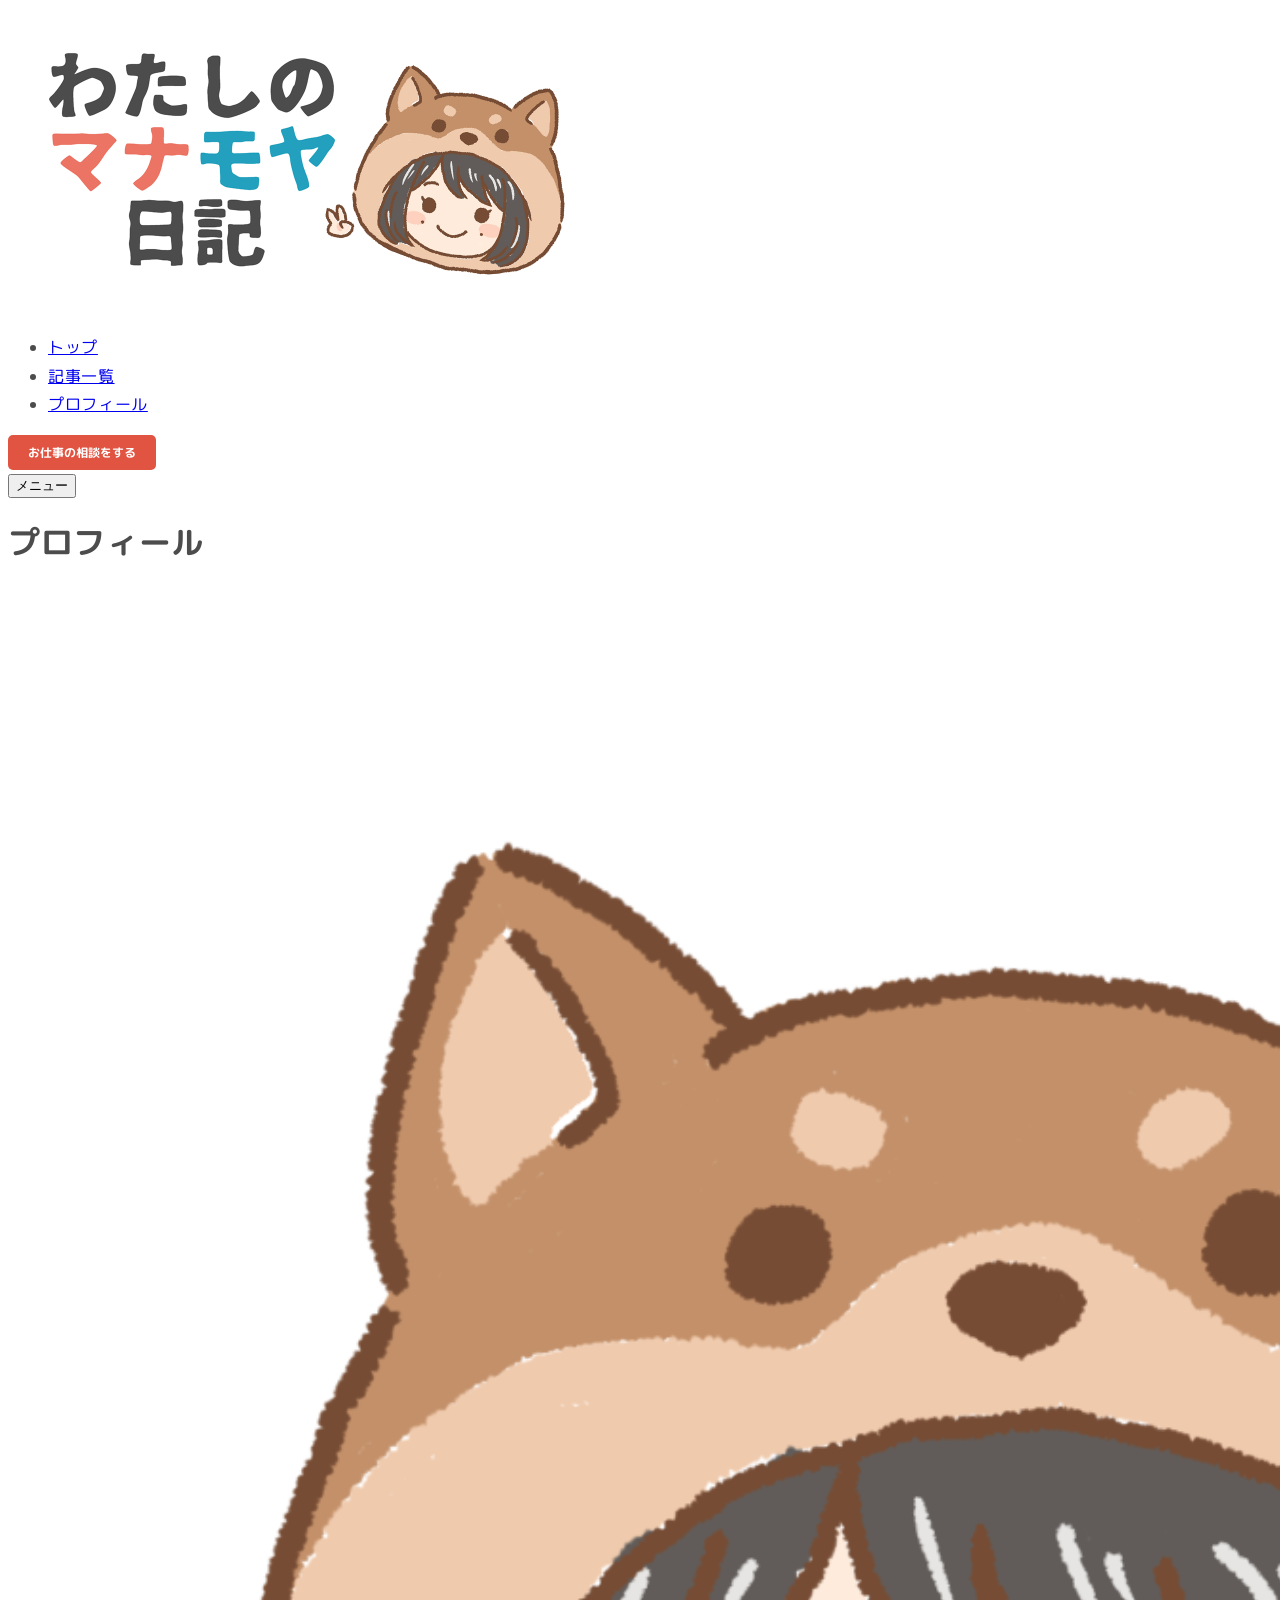
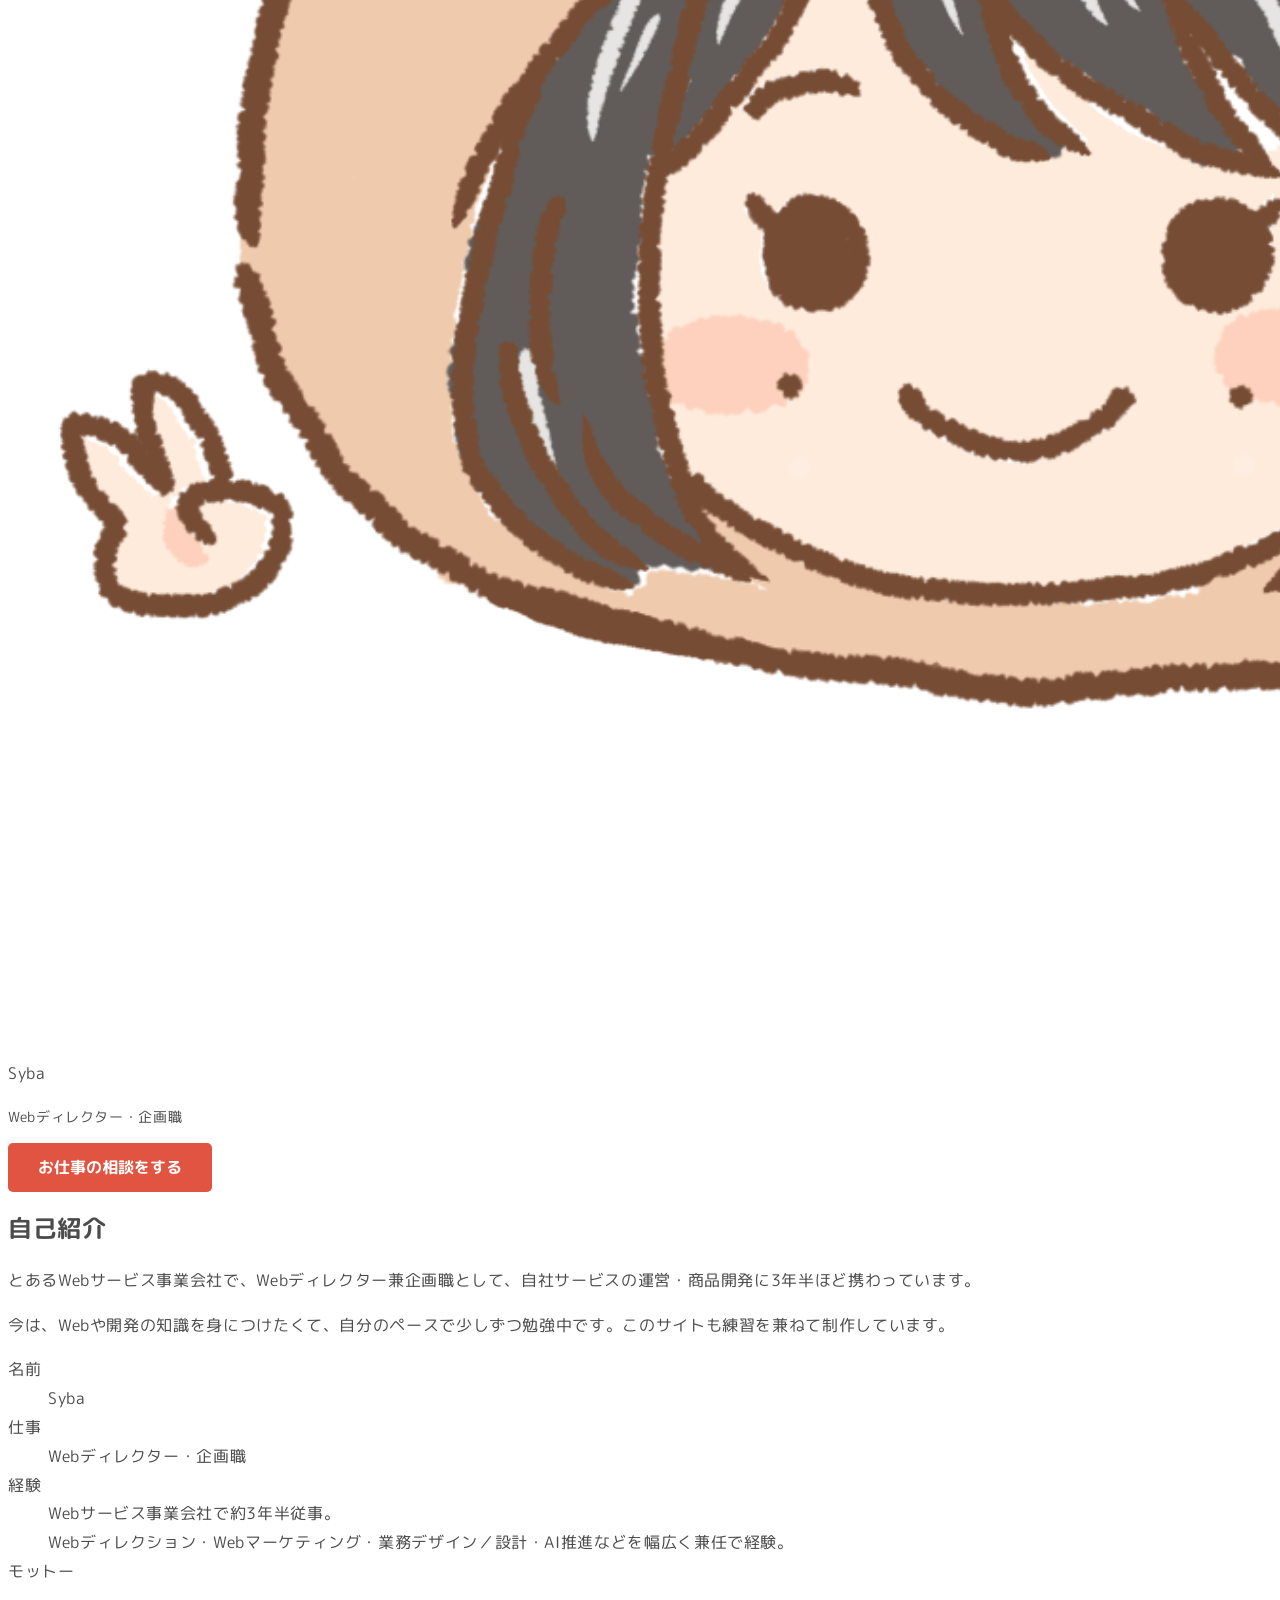
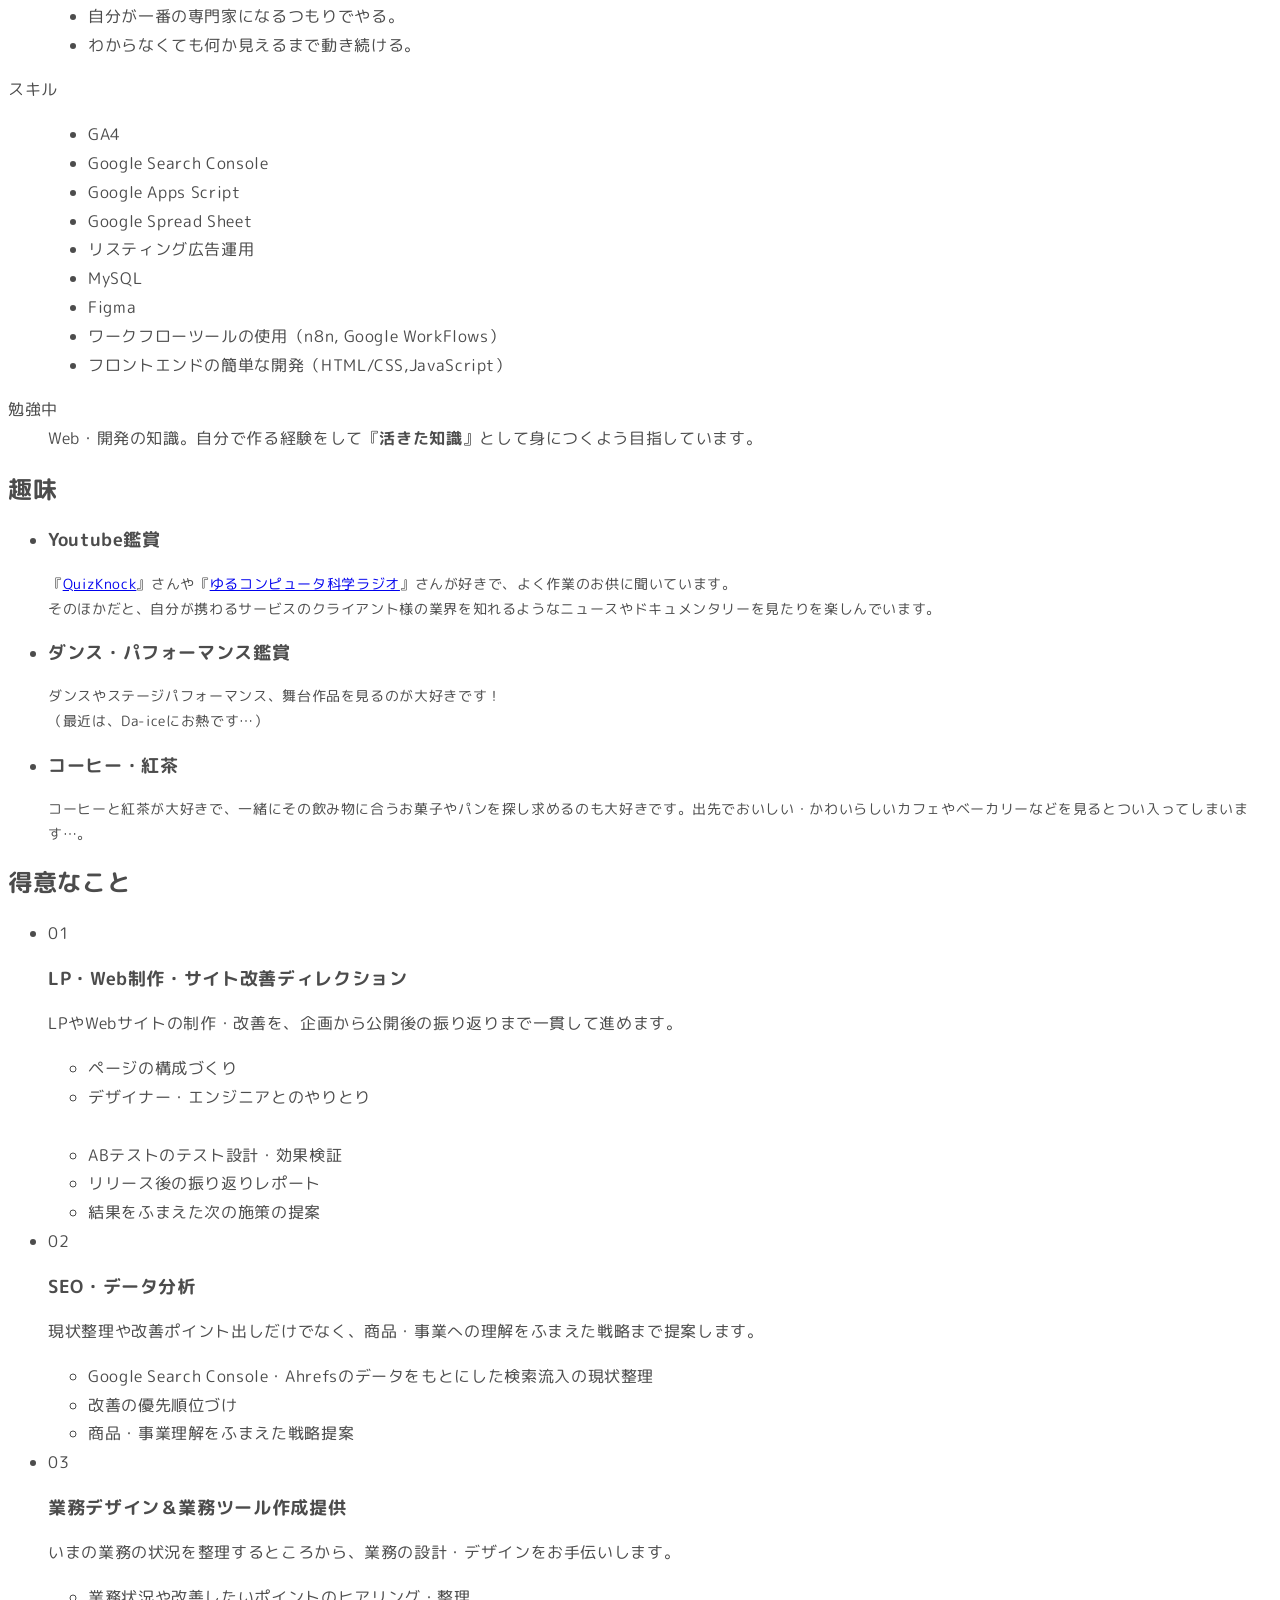
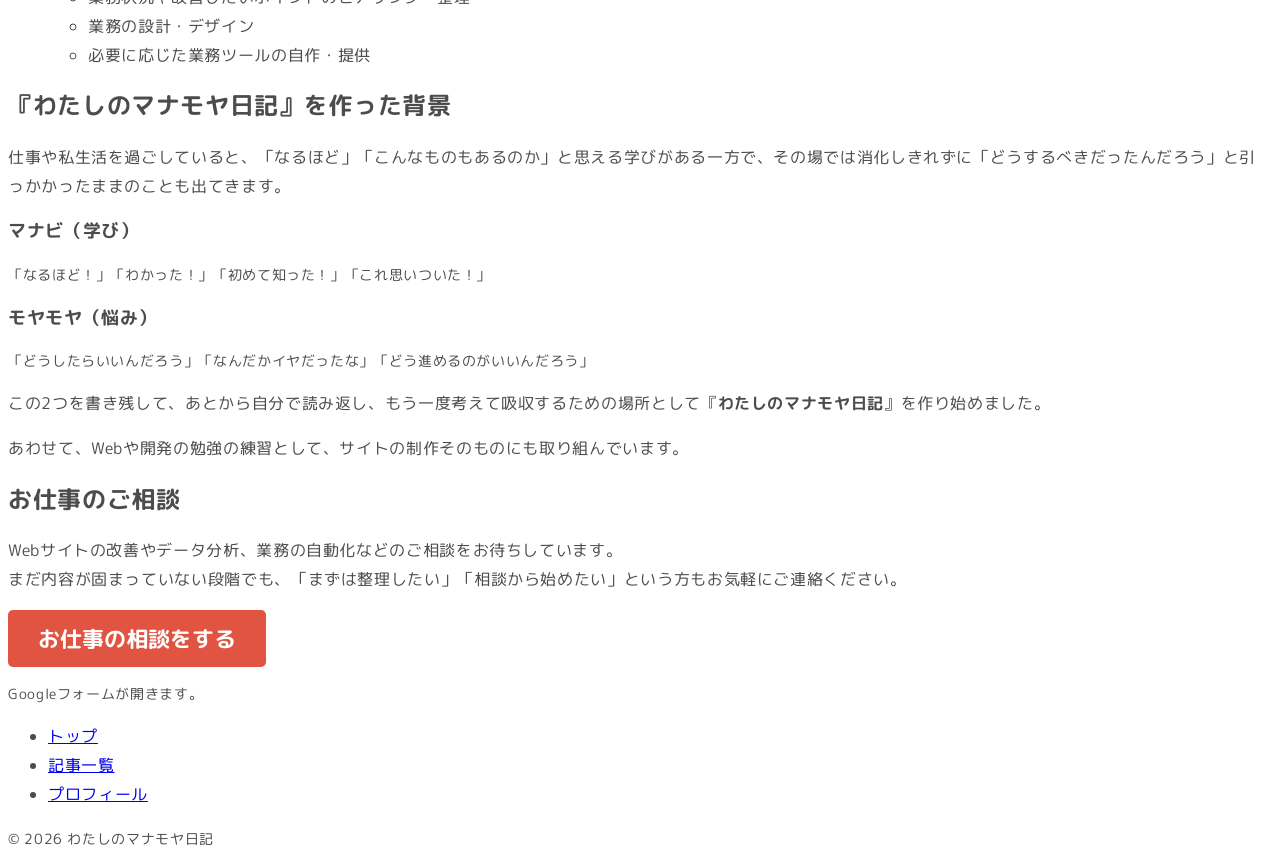
==== profile/index.html @ bad2176b "Create index.html" ====
<!DOCTYPE html>
<html lang="ja">
<head>
  <meta charset="UTF-8">
  <meta name="viewport" content="width=device-width, initial-scale=1">
  <title>プロフィール｜わたしのマナモヤ日記</title>
  <meta name="description" content="『わたしのマナモヤ日記』を書いているSybaのプロフィールです。得意なことや、このサイトを作った背景を紹介しています。">
  <link rel="icon" href="../img/logo/ロゴ1_1.png">
  <link rel="preconnect" href="https://fonts.googleapis.com">
  <link rel="preconnect" href="https://fonts.gstatic.com" crossorigin>
  <link href="https://fonts.googleapis.com/css2?family=M+PLUS+Rounded+1c:wght@400;700&display=swap" rel="stylesheet">
  <link rel="stylesheet" href="../css/tokens.css">
  <link rel="stylesheet" href="style.css">
</head>
<body>

  <!-- ヘッダー -->
  <header class="header">
    <div class="header__inner">
      <a class="header__logo" href="../top/index.html">
        <img src="../img/logo/ロゴ2_1.png" alt="わたしのマナモヤ日記" width="600" height="300">
      </a>

      <!-- PC用ナビ -->
      <nav class="pc-nav pc-only" aria-label="メインメニュー">
        <ul>
          <li><a href="../top/index.html">トップ</a></li>
          <li><a href="../articles/index.html">記事一覧</a></li>
          <li><a href="index.html" aria-current="page">プロフィール</a></li>
        </ul>
        <a class="btn btn--primary btn--s" href="#" data-contact>お仕事の相談をする</a>
      </nav>

      <!-- SP用メニューボタン -->
      <button class="menu-btn sp-only" type="button" aria-expanded="false" aria-controls="sp-nav">
        <span class="menu-btn__line"></span>
        <span class="menu-btn__line"></span>
        <span class="menu-btn__line"></span>
        <span class="visually-hidden">メニュー</span>
      </button>
    </div>

    <!-- SP用ナビ -->
    <nav class="sp-nav sp-only" id="sp-nav" aria-label="メインメニュー" hidden>
      <ul>
        <li><a href="../top/index.html">トップ</a></li>
        <li><a href="../articles/index.html">記事一覧</a></li>
        <li><a href="index.html" aria-current="page">プロフィール</a></li>
      </ul>
    </nav>
  </header>

  <main>

    <!-- ページタイトル -->
    <div class="page-head">
      <h1>プロフィール</h1>
    </div>

    <div class="profile">

      <!-- 人物カード（PCでは左に固定） -->
      <aside class="profile-card">
        <img class="profile-card__icon" src="../img/logo/キャラアイコン.png" alt="Sybaのアイコン" width="2048" height="2048">
        <p class="profile-card__name">Syba</p>
        <p class="profile-card__role text-small">Webディレクター・企画職</p>
        <a class="btn btn--primary btn--m" href="#" data-contact>お仕事の相談をする</a>
      </aside>

      <div class="profile__main">

        <!-- 自己紹介 -->
        <section class="profile-section">
          <h2 class="profile-section__title">自己紹介</h2>
          <p>とあるWebサービス事業会社で、Webディレクター兼企画職として、自社サービスの運営・商品開発に3年半ほど携わっています。</p>
          <p>今は、Webや開発の知識を身につけたくて、自分のペースで少しずつ勉強中です。このサイトも練習を兼ねて制作しています。</p>
          <dl class="info">
            <div class="info__row">
              <dt>名前</dt>
              <dd>Syba</dd>
            </div>
            <div class="info__row">
              <dt>仕事</dt>
              <dd>Webディレクター・企画職</dd>
            </div>
            <div class="info__row">
              <dt>経験</dt>
              <dd>Webサービス事業会社で約3年半従事。<br>Webディレクション・Webマーケティング・業務デザイン／設計・AI推進などを幅広く兼任で経験。
              </dd>
            </div>
            <div class="info__row">
              <dt>モットー</dt>
              <dd>
                <ul class="check-list info__list">
                  <li>自分が一番の専門家になるつもりでやる。</li>
                  <li>わからなくても何か見えるまで動き続ける。</li>
                </ul>
              </dd>
            </div>
            <div class="info__row">
              <dt>スキル</dt>
              <dd>
                <ul class="check-list info__list">
                  <li>GA4</li>
                  <li>Google Search Console</li>
                  <li>Google Apps Script</li>
                  <li>Google Spread Sheet</li>
                  <li>リスティング広告運用</li>
                  <li>MySQL</li>
                  <li>Figma</li>
                  <li>ワークフローツールの使用（n8n, Google WorkFlows）</li>
                  <li>フロントエンドの簡単な開発（HTML/CSS,JavaScript）</li>
                </ul>
              </dd>
            </div>
            <div class="info__row">
              <dt>勉強中</dt>
              <dd>Web・開発の知識。自分で作る経験をして『<b>活きた知識</b>』として身につくよう目指しています。</dd>
            </div>
          </dl>
        </section>

        <!-- 趣味（仮テキスト。本人が差し替える） -->
        <section class="profile-section">
          <h2 class="profile-section__title">趣味</h2>
          <ul class="hobbies">
            <li class="hobby">
              <h3>Youtube鑑賞</h3>
              <p class="text-small">『<a href="https://www.youtube.com/c/quizknock" target="_blank">QuizKnock</a>』さんや『<a href="https://www.youtube.com/@yurucom" target="_blank">ゆるコンピュータ科学ラジオ</a>』さんが好きで、よく作業のお供に聞いています。<br>そのほかだと、自分が携わるサービスのクライアント様の業界を知れるようなニュースやドキュメンタリーを見たりを楽しんでいます。</p>
            </li>
            <li class="hobby">
              <h3>ダンス・パフォーマンス鑑賞</h3>
              <p class="text-small">ダンスやステージパフォーマンス、舞台作品を見るのが大好きです！<br>（最近は、Da-iceにお熱です…）</p>
            </li>
            <li class="hobby">
              <h3>コーヒー・紅茶</h3>
              <p class="text-small">コーヒーと紅茶が大好きで、一緒にその飲み物に合うお菓子やパンを探し求めるのも大好きです。出先でおいしい・かわいらしいカフェやベーカリーなどを見るとつい入ってしまいます…。</p>
            </li>
          </ul>
        </section>

        <!-- 得意なこと -->
        <section class="profile-section">
          <h2 class="profile-section__title">得意なこと</h2>
          <ul class="strengths">
            <li class="skill">
              <span class="skill__num" aria-hidden="true">01</span>
              <h3>LP・Web制作・サイト改善ディレクション</h3>
              <p>LPやWebサイトの制作・改善を、企画から公開後の振り返りまで一貫して進めます。</p>
              <ul class="check-list">
                <li>ページの構成づくり</li>
                <li>デザイナー・エンジニアとのやりとり</li>
              　<li>ABテストのテスト設計・効果検証</li>
                <li>リリース後の振り返りレポート</li>
                <li>結果をふまえた次の施策の提案</li>
              </ul>
            </li>
            <li class="skill">
              <span class="skill__num" aria-hidden="true">02</span>
              <h3>SEO・データ分析</h3>
              <p>現状整理や改善ポイント出しだけでなく、商品・事業への理解をふまえた戦略まで提案します。</p>
              <ul class="check-list">
                <li>Google Search Console・Ahrefsのデータをもとにした検索流入の現状整理</li>
                <li>改善の優先順位づけ</li>
                <li>商品・事業理解をふまえた戦略提案</li>
              </ul>
            </li>
            <li class="skill">
              <span class="skill__num" aria-hidden="true">03</span>
              <h3>業務デザイン＆業務ツール作成提供</h3>
              <p>いまの業務の状況を整理するところから、業務の設計・デザインをお手伝いします。</p>
              <ul class="check-list">
                <li>業務状況や改善したいポイントのヒアリング・整理</li>
                <li>業務の設計・デザイン</li>
                <li>必要に応じた業務ツールの自作・提供</li>
              </ul>
            </li>
          </ul>
        </section>

        <!-- 作った背景 -->
        <section class="profile-section">
          <h2 class="profile-section__title">『わたしのマナモヤ日記』を作った背景</h2>
          <p>仕事や私生活を過ごしていると、「なるほど」「こんなものもあるのか」と思える学びがある一方で、その場では消化しきれずに「どうするべきだったんだろう」と引っかかったままのことも出てきます。</p>
          <div class="manamoya">
            <div class="manamoya__item manamoya__item--manabi">
              <h3>マナビ（学び）</h3>
              <p class="text-small">「なるほど！」「わかった！」「初めて知った！」「これ思いついた！」</p>
            </div>
            <div class="manamoya__item manamoya__item--moyamoya">
              <h3>モヤモヤ（悩み）</h3>
              <p class="text-small">「どうしたらいいんだろう」「なんだかイヤだったな」「どう進めるのがいいんだろう」</p>
            </div>
          </div>
          <p>この2つを書き残して、あとから自分で読み返し、もう一度考えて吸収するための場所として『<b>わたしのマナモヤ日記</b>』を作り始めました。</p>
          <p>あわせて、Webや開発の勉強の練習として、サイトの制作そのものにも取り組んでいます。</p>
        </section>

      </div>
    </div>

    <!-- 問い合わせ -->
    <section class="section section--beige">
      <div class="container contact">
        <h2 class="section__title">お仕事のご相談</h2>
        <p>Webサイトの改善やデータ分析、業務の自動化などのご相談をお待ちしています。<br class="pc-only">まだ内容が固まっていない段階でも、「まずは整理したい」「相談から始めたい」という方もお気軽にご連絡ください。</p>
        <a class="btn btn--primary btn--l" href="#" data-contact>お仕事の相談をする</a>
        <p class="text-small">Googleフォームが開きます。</p>
      </div>
    </section>

  </main>

  <!-- フッター -->
  <footer class="footer">
    <ul class="footer__nav">
      <li><a href="../top/index.html">トップ</a></li>
      <li><a href="../articles/index.html">記事一覧</a></li>
      <li><a href="index.html">プロフィール</a></li>
    </ul>
    <small>&copy; 2026 わたしのマナモヤ日記</small>
  </footer>

  <script src="articles.js"></script>
  <script src="main.js"></script>
</body>
</html>
---- css/tokens.css ----
:root {
  /* Main Color */
  --color-red-weak: #FFEAE7;
  --color-red-normal: #FFBEB5;
  --color-red-strong: #EC7464;
  --color-yellow-weak: #FFFDEE;
  --color-yellow-normal: #FFF8C2;
  --color-yellow-strong: #FFE942;

  /* Accent Color */
  --color-green-weak: #E7FDFF;
  --color-green-normal2: #BBEEF4;
  --color-green-normal1: #22A0BD;

  /* Sub Color */
  --color-gray-weak: #F8F8F8;
  --color-gray-normal: #EDEDED;
  --color-gray-strong: #D0D0D0;
  --color-beige-weak: #FCE9DB;
  --color-beige-normal: #E1BCA1;
  --color-beige-strong: #B28666;

  --color-white: #FFFFFF;

  /* フォントカラー */
  --text-base: #4C4C4C;
  --text-inverse: #FFFFFF;
  --text-accent: #EC7464;
  --text-brand: #22A0BD;

  /* ボタン専用色 */
  --btn-primary: #E05441;
  --btn-primary-hover: #A41805;
  --btn-secondary: #0088BA;
  --btn-secondary-hover: #00516E;
  --btn-normal-hover: #EBEBEB;
  --btn-border: #D0D0D0;
  --btn-border-hover: rgba(208, 208, 208, 0.82);

  /* フォントサイズ */
  --fs-small: 14px;
  --fs-body: 16px;
  --fs-h3: 18px;
  --fs-h2: 24px;
  --fs-h1: 32px;
  --fs-btn-s: 12px;
  --fs-btn-m: 16px;
  --fs-btn-l: 22px;

  /* フォント */
  --font-base: "M PLUS Rounded 1c", "Hiragino Maru Gothic ProN", "Hiragino Kaku Gothic ProN", Meiryo, sans-serif;
  --lh-body: 1.8;
  --lh-heading: 1.4;

  /* 角丸 */
  --radius-btn: 5px;
}

@media (max-width: 767px) {
  :root {
    --fs-h2: 22px;
    --fs-h1: 26px;
  }
}

/* ---------- ベース ---------- */
body {
  font-family: var(--font-base);
  font-size: var(--fs-body);
  line-height: var(--lh-body);
  letter-spacing: 0.04em;
  color: var(--text-base);
  background: var(--color-white);
}

h1, h2, h3 {
  font-weight: 700;
  line-height: var(--lh-heading);
}
h1 { font-size: var(--fs-h1); }
h2 { font-size: var(--fs-h2); }
h3 { font-size: var(--fs-h3); }

small, .text-small { font-size: var(--fs-small); }

/* ---------- ボタン ---------- */
.btn {
  display: inline-flex;
  align-items: center;
  justify-content: center;
  gap: 10px;
  box-sizing: border-box;
  border: none;
  border-radius: var(--radius-btn);
  font-family: inherit;
  font-weight: 700;
  letter-spacing: 0;
  text-decoration: none;
  cursor: pointer;
  transition: background-color 0.2s, border-color 0.2s;
}

/* サイズ: 高さ = line-height + 上下padding（S 35px / M 49px / L 57px） */
.btn--s { padding: 10px 20px; font-size: var(--fs-btn-s); line-height: 15px; }
.btn--m { padding: 15px 30px; font-size: var(--fs-btn-m); line-height: 19px; }
.btn--l { padding: 15px 30px; font-size: var(--fs-btn-l); line-height: 27px; }

/* 色 */
.btn--primary   { background: var(--btn-primary);   color: var(--text-inverse); }
.btn--secondary { background: var(--btn-secondary); color: var(--text-inverse); }
.btn--normal    { background: var(--color-white);   color: var(--text-base); border: 1px solid var(--btn-border); }

/* normalは枠線1px分paddingを減らし、ほかの2種類と同じ高さにする（Figmaのborder-boxと同じ） */
.btn--normal.btn--s { padding: 9px 19px; }
.btn--normal.btn--m,
.btn--normal.btn--l { padding: 14px 29px; }

/* hover */
.btn--primary:hover   { background: var(--btn-primary-hover); }
.btn--secondary:hover { background: var(--btn-secondary-hover); }
.btn--normal:hover    { background: var(--btn-normal-hover); border-color: var(--btn-border-hover); }

/* disabled: 通常デザインのまま透明度60% */
.btn:disabled,
.btn[aria-disabled="true"] {
  opacity: 0.6;
  cursor: not-allowed;
  pointer-events: none;
}
.btn--primary:disabled,   .btn--primary[aria-disabled="true"]   { background: var(--btn-primary); }
.btn--secondary:disabled, .btn--secondary[aria-disabled="true"] { background: var(--btn-secondary); }
.btn--normal:disabled,    .btn--normal[aria-disabled="true"]    { background: var(--color-white); border-color: var(--btn-border); }
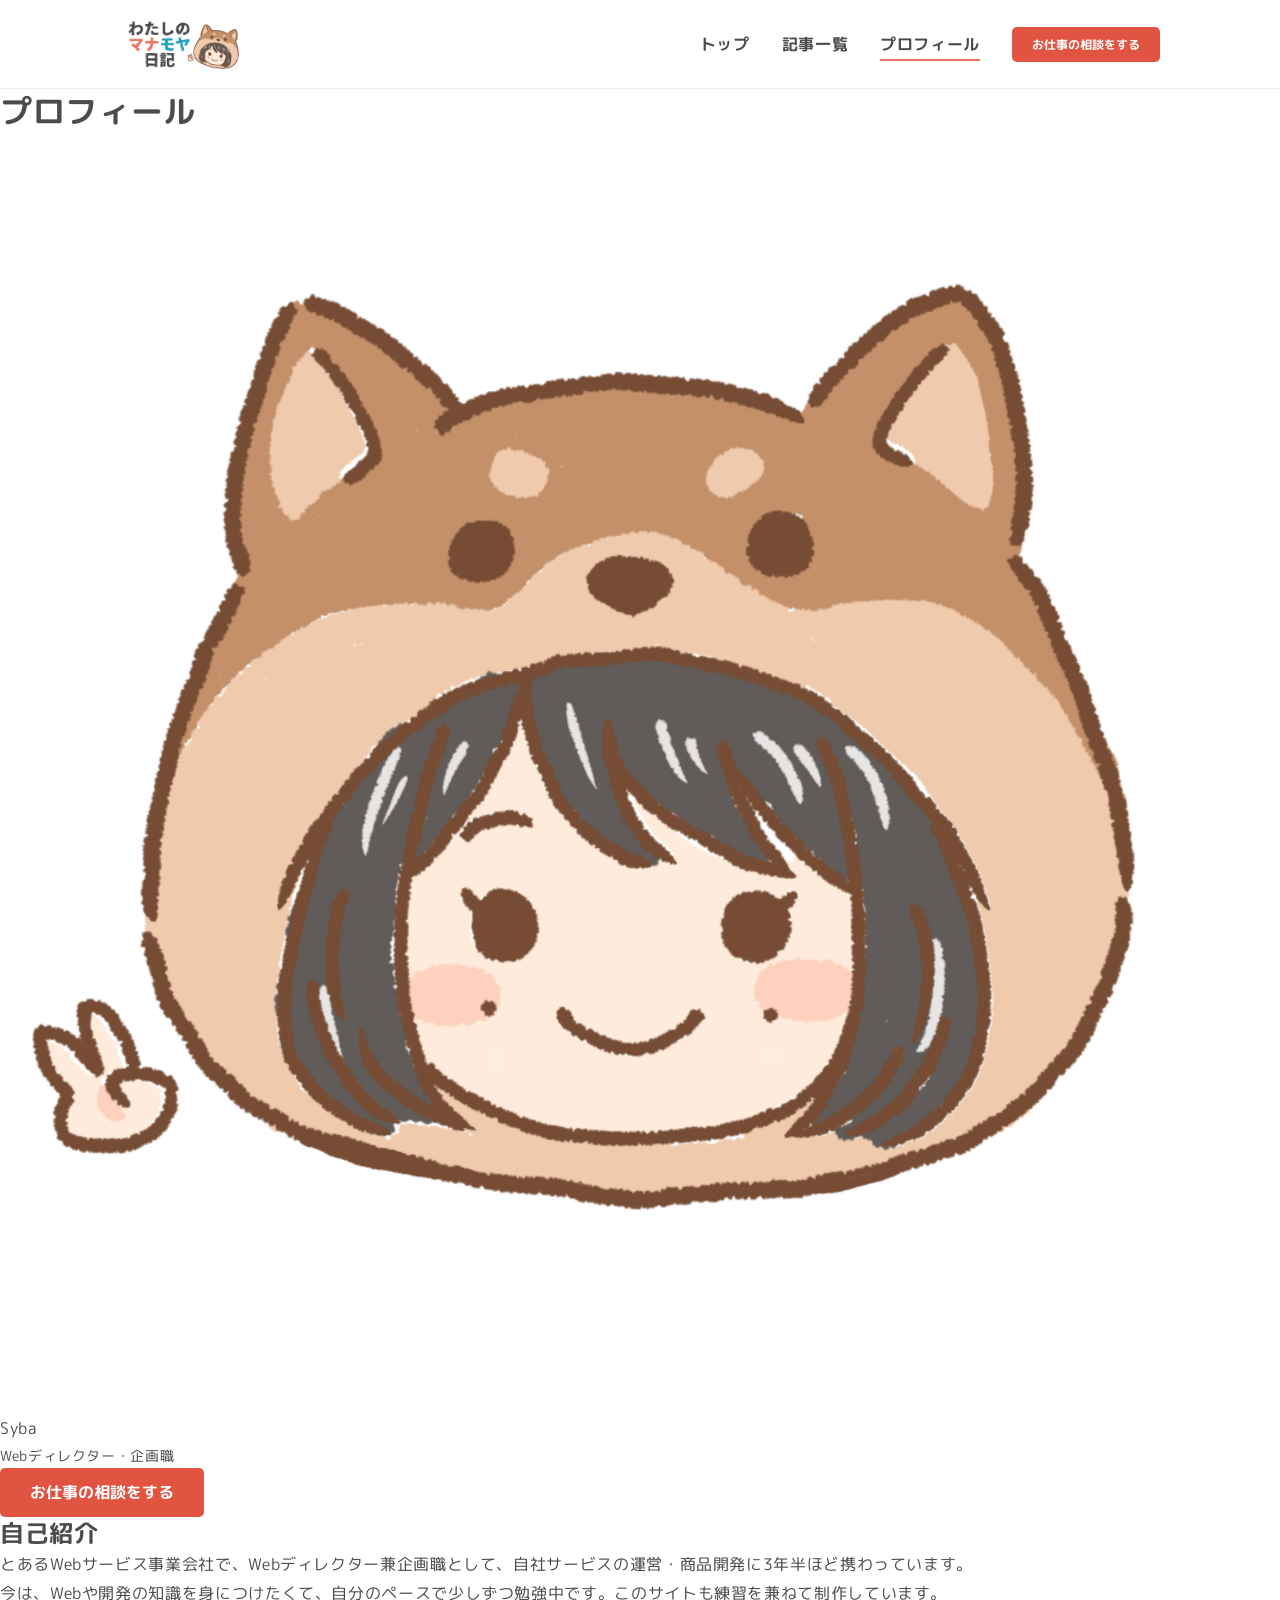
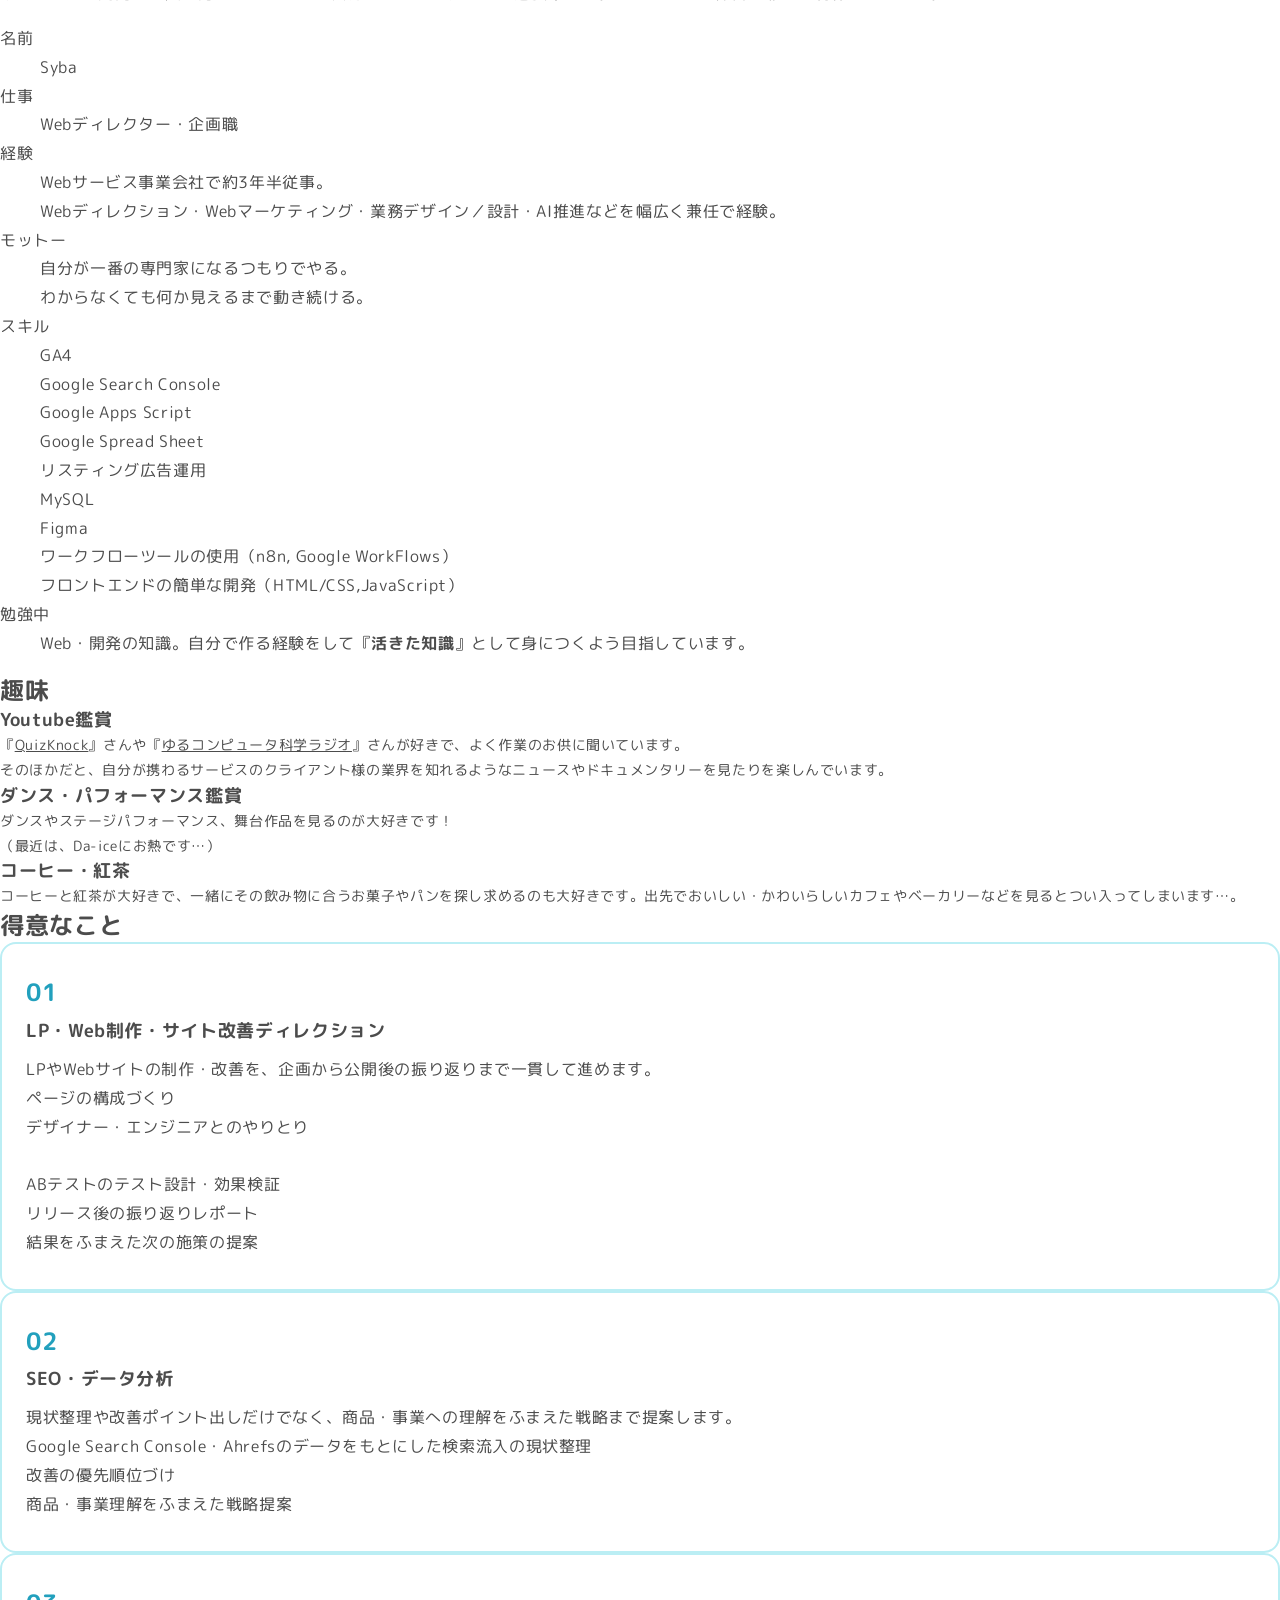
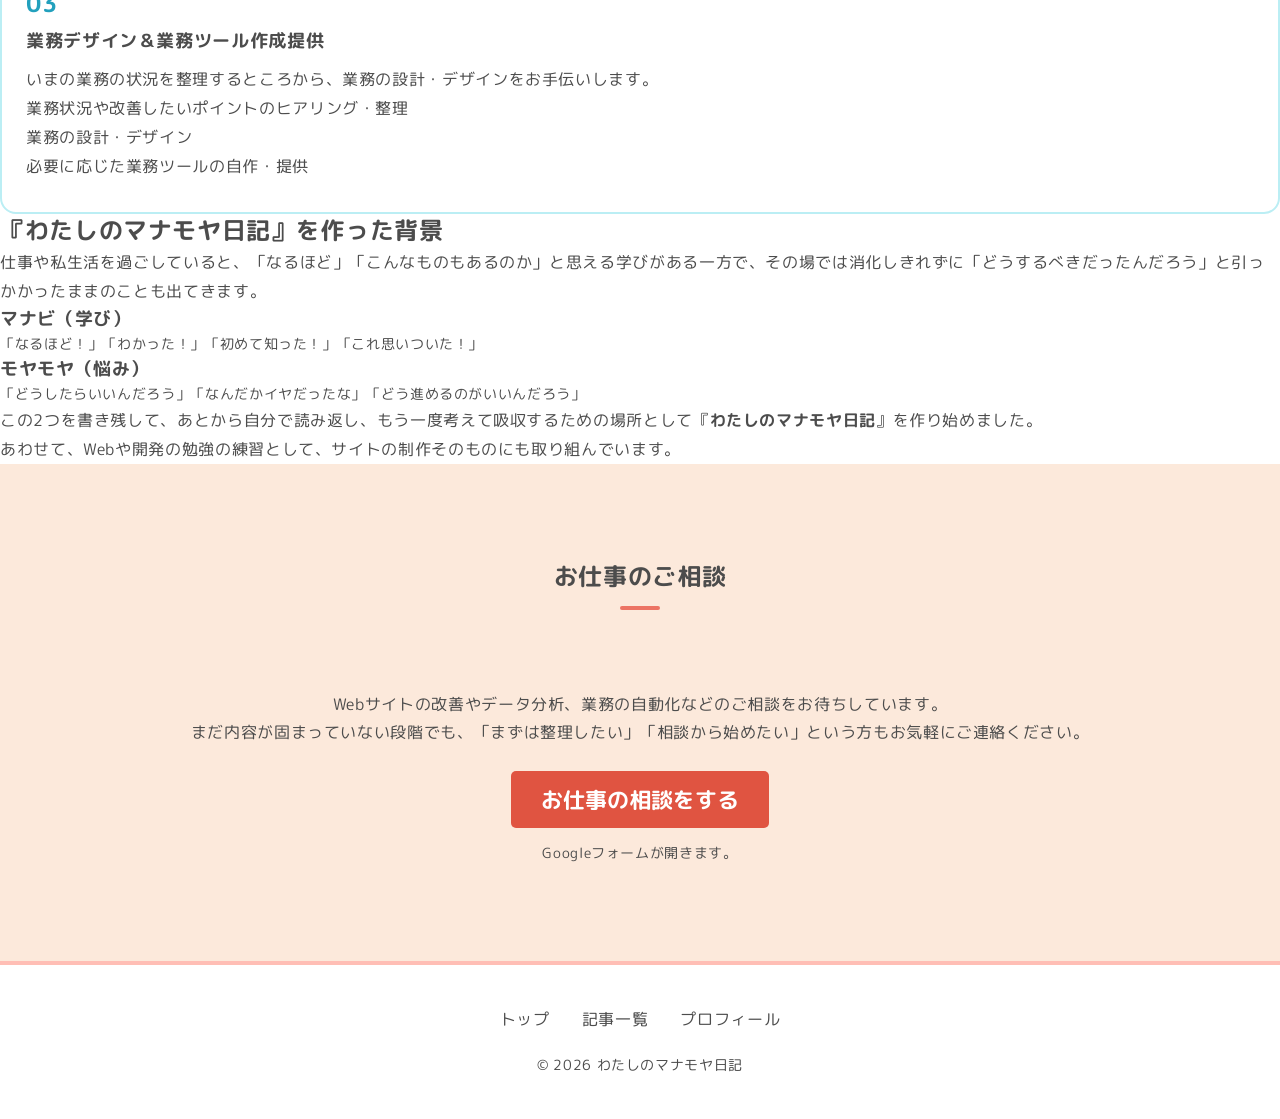
==== commit 53fabe3c: "Update stylesheet and script paths in index.html" ====
--- a/profile/index.html
+++ b/profile/index.html
@@ -10,7 +10,7 @@
   <link rel="preconnect" href="https://fonts.gstatic.com" crossorigin>
   <link href="https://fonts.googleapis.com/css2?family=M+PLUS+Rounded+1c:wght@400;700&display=swap" rel="stylesheet">
   <link rel="stylesheet" href="../css/tokens.css">
-  <link rel="stylesheet" href="style.css">
+  <link rel="stylesheet" href="../css/style.css">
 </head>
 <body>
 
@@ -221,7 +221,7 @@
     <small>&copy; 2026 わたしのマナモヤ日記</small>
   </footer>
 
-  <script src="articles.js"></script>
-  <script src="main.js"></script>
+  <script src="../js/articles.js"></script>
+  <script src="../js/main.js"></script>
 </body>
 </html>
--- a/css/style.css
+++ b/css/style.css
@@ -0,0 +1,503 @@
+/* =========================================================
+   共通
+   ========================================================= */
+*,
+*::before,
+*::after {
+  box-sizing: border-box;
+}
+
+body {
+  margin: 0;
+}
+
+h1, h2, h3, p, ul {
+  margin: 0;
+}
+
+ul {
+  padding: 0;
+  list-style: none;
+}
+
+img {
+  display: block;
+  max-width: 100%;
+  height: auto;
+}
+
+a {
+  color: inherit;
+}
+
+.visually-hidden {
+  position: absolute;
+  width: 1px;
+  height: 1px;
+  overflow: hidden;
+  clip: rect(0 0 0 0);
+  white-space: nowrap;
+}
+
+/* マーカー */
+.marker {
+  background: linear-gradient(transparent 60%, var(--color-yellow-strong) 60%);
+}
+
+/* ---------- ヘッダー ---------- */
+.header {
+  position: sticky;
+  top: 0;
+  z-index: 10;
+  background: var(--color-white);
+  border-bottom: 1px solid var(--color-gray-normal);
+}
+
+.header__inner {
+  display: flex;
+  align-items: center;
+  justify-content: space-between;
+  margin: 0 auto;
+}
+
+.header__logo img {
+  width: auto;
+}
+
+/* ---------- ヒーロー ---------- */
+.hero {
+  background: var(--color-yellow-weak);
+}
+
+.hero__title {
+  margin-bottom: 24px;
+}
+
+.hero__lead {
+  margin-bottom: 32px;
+}
+
+.hero__actions {
+  display: flex;
+  gap: 16px;
+}
+
+.hero__visual img {
+  border-radius: 50%;
+  background: var(--color-white);
+  border: 4px solid var(--color-beige-normal);
+}
+
+/* ---------- セクション共通 ---------- */
+.section--red   { background: var(--color-red-weak); }
+.section--gray  { background: var(--color-gray-weak); }
+.section--beige { background: var(--color-beige-weak); }
+
+.container {
+  margin: 0 auto;
+}
+
+.section__title {
+  text-align: center;
+}
+
+/* 見出し下の飾り線 */
+.section__title::after {
+  content: "";
+  display: block;
+  width: 40px;
+  height: 4px;
+  margin: 12px auto 0;
+  border-radius: 2px;
+  background: var(--color-red-strong);
+}
+
+.section__more {
+  display: flex;
+  justify-content: center;
+  margin-top: 40px;
+}
+
+/* ---------- わたしについて ---------- */
+.about {
+  display: flex;
+  background: var(--color-white);
+  border-radius: 24px;
+}
+
+.about__icon {
+  flex-shrink: 0;
+  border-radius: 50%;
+  border: 3px solid var(--color-red-normal);
+}
+
+.about__name {
+  margin-bottom: 8px;
+}
+
+.about__text p {
+  margin-bottom: 16px;
+}
+
+.about__text .btn {
+  margin-top: 8px;
+}
+
+/* ---------- できること ---------- */
+.skill {
+  padding: 32px 24px;
+  border: 2px solid var(--color-green-normal2);
+  border-radius: 16px;
+  background: var(--color-white);
+}
+
+.skill__num {
+  display: block;
+  margin-bottom: 8px;
+  font-size: var(--fs-h2);
+  font-weight: 700;
+  line-height: var(--lh-heading);
+  color: var(--text-brand); /* 24px以上の太字なので使用可 */
+}
+
+.skill h3 {
+  margin-bottom: 12px;
+}
+
+/* ---------- 記事カード ---------- */
+.card {
+  display: block;
+  height: 100%;
+  overflow: hidden;
+  border: 1px solid var(--color-red-normal);
+  border-radius: 16px;
+  background: var(--color-white);
+  text-decoration: none;
+  transition: transform 0.2s;
+}
+
+.card:hover {
+  transform: translateY(-4px);
+}
+
+.card__thumb {
+  width: 100%;
+  aspect-ratio: 16 / 10;
+  object-fit: cover;
+}
+
+.card__thumb--placeholder {
+  background: var(--color-gray-normal);
+}
+
+.card__body {
+  padding: 20px;
+}
+
+.card__meta {
+  display: flex;
+  align-items: center;
+  gap: 12px;
+  margin-bottom: 8px;
+}
+
+.badge {
+  padding: 2px 12px;
+  border-radius: 999px;
+  background: var(--color-red-normal);
+  font-size: var(--fs-small);
+}
+
+.card__title {
+  margin-bottom: 8px;
+}
+
+/* ---------- 問い合わせ ---------- */
+.contact {
+  display: flex;
+  flex-direction: column;
+  align-items: center;
+  gap: 24px;
+  text-align: center;
+}
+
+.contact .text-small {
+  margin-top: -12px;
+}
+
+/* ---------- フッター ---------- */
+.footer {
+  padding: 40px 16px;
+  border-top: 4px solid var(--color-red-normal);
+  text-align: center;
+}
+
+.footer__nav {
+  display: flex;
+  justify-content: center;
+  flex-wrap: wrap;
+  gap: 8px 32px;
+  margin-bottom: 16px;
+}
+
+.footer__nav a {
+  text-decoration: none;
+}
+
+.footer__nav a:hover {
+  text-decoration: underline;
+}
+
+
+/* =========================================================
+   PC（768px以上）
+   ========================================================= */
+@media (min-width: 768px) {
+  .sp-only {
+    display: none !important;
+  }
+
+  /* ヘッダー */
+  .header__inner {
+    max-width: 1120px;
+    padding: 12px 40px;
+  }
+
+  .header__logo img {
+    height: 64px;
+  }
+
+  .pc-nav {
+    display: flex;
+    align-items: center;
+    gap: 32px;
+  }
+
+  .pc-nav ul {
+    display: flex;
+    gap: 32px;
+  }
+
+  .pc-nav ul a {
+    text-decoration: none;
+    font-weight: 700;
+    padding-bottom: 4px;
+    border-bottom: 2px solid transparent;
+  }
+
+  .pc-nav ul a:hover,
+  .pc-nav ul a[aria-current="page"] {
+    border-bottom-color: var(--color-red-strong);
+  }
+
+  /* ヒーロー: 左テキスト・右キャラの2カラム */
+  .hero__inner {
+    display: flex;
+    align-items: center;
+    justify-content: space-between;
+    gap: 64px;
+    max-width: 1120px;
+    margin: 0 auto;
+    padding: 96px 40px;
+  }
+
+  .hero__visual img {
+    width: 360px;
+  }
+
+  /* セクション */
+  .section {
+    padding: 96px 40px;
+  }
+
+  .container {
+    max-width: 1040px;
+  }
+
+  .section__title {
+    margin-bottom: 56px;
+  }
+
+  /* わたしについて */
+  .about {
+    align-items: center;
+    gap: 48px;
+    padding: 48px 56px;
+  }
+
+  .about__icon {
+    width: 200px;
+  }
+
+  /* できること: 3カラム */
+  .skills {
+    display: grid;
+    grid-template-columns: repeat(3, 1fr);
+    gap: 32px;
+  }
+
+  /* 記事: 3カラム */
+  .cards {
+    display: grid;
+    grid-template-columns: repeat(3, 1fr);
+    gap: 32px;
+  }
+}
+
+
+/* =========================================================
+   SP（767px以下）
+   ========================================================= */
+@media (max-width: 767px) {
+  .pc-only {
+    display: none !important;
+  }
+
+  /* ヘッダー */
+  .header__inner {
+    padding: 8px 16px;
+  }
+
+  .header__logo img {
+    height: 48px;
+  }
+
+  .menu-btn {
+    display: flex;
+    flex-direction: column;
+    justify-content: center;
+    gap: 6px;
+    width: 44px;
+    height: 44px;
+    padding: 10px;
+    border: none;
+    background: none;
+    cursor: pointer;
+  }
+
+  .menu-btn__line {
+    display: block;
+    height: 2px;
+    border-radius: 1px;
+    background: var(--text-base);
+    transition: transform 0.2s, opacity 0.2s;
+  }
+
+  .menu-btn[aria-expanded="true"] .menu-btn__line:nth-child(1) {
+    transform: translateY(8px) rotate(45deg);
+  }
+  .menu-btn[aria-expanded="true"] .menu-btn__line:nth-child(2) {
+    opacity: 0;
+  }
+  .menu-btn[aria-expanded="true"] .menu-btn__line:nth-child(3) {
+    transform: translateY(-8px) rotate(-45deg);
+  }
+
+  .sp-nav {
+    border-top: 1px solid var(--color-gray-normal);
+  }
+
+  .sp-nav a {
+    display: block;
+    padding: 16px;
+    border-bottom: 1px solid var(--color-gray-normal);
+    font-weight: 700;
+    text-decoration: none;
+  }
+
+  .sp-nav a[aria-current="page"] {
+    background: var(--color-red-weak);
+  }
+
+  /* ヒーロー: キャラを上、テキストを下に縦積み */
+  .hero__inner {
+    display: flex;
+    flex-direction: column-reverse;
+    align-items: center;
+    gap: 24px;
+    padding: 40px 16px 56px;
+  }
+
+  .hero__visual img {
+    width: 180px;
+  }
+
+  .hero__title {
+    text-align: center;
+  }
+
+  .hero__actions {
+    flex-direction: column;
+  }
+
+  .hero__actions .btn {
+    width: 100%;
+  }
+
+  /* セクション */
+  .section {
+    padding: 64px 16px;
+  }
+
+  .section__title {
+    margin-bottom: 32px;
+  }
+
+  /* わたしについて: アイコンを上に置いて中央寄せ */
+  .about {
+    flex-direction: column;
+    align-items: center;
+    gap: 16px;
+    padding: 32px 20px;
+  }
+
+  .about__icon {
+    width: 120px;
+  }
+
+  .about__name {
+    text-align: center;
+  }
+
+  .about__text .btn {
+    width: 100%;
+  }
+
+  /* できること: 1カラム */
+  .skills {
+    display: flex;
+    flex-direction: column;
+    gap: 16px;
+  }
+
+  /* 記事: 横並びの小さいカード（サムネ左・テキスト右） */
+  .cards {
+    display: flex;
+    flex-direction: column;
+    gap: 16px;
+  }
+
+  .card {
+    display: flex;
+  }
+
+  .card__thumb {
+    flex-shrink: 0;
+    width: 112px;
+    aspect-ratio: auto;
+    min-height: 100%;
+  }
+
+  .card__body {
+    padding: 12px 16px;
+  }
+
+  .card__excerpt {
+    display: none;
+  }
+
+  .section__more .btn,
+  .contact .btn {
+    width: 100%;
+  }
+}
